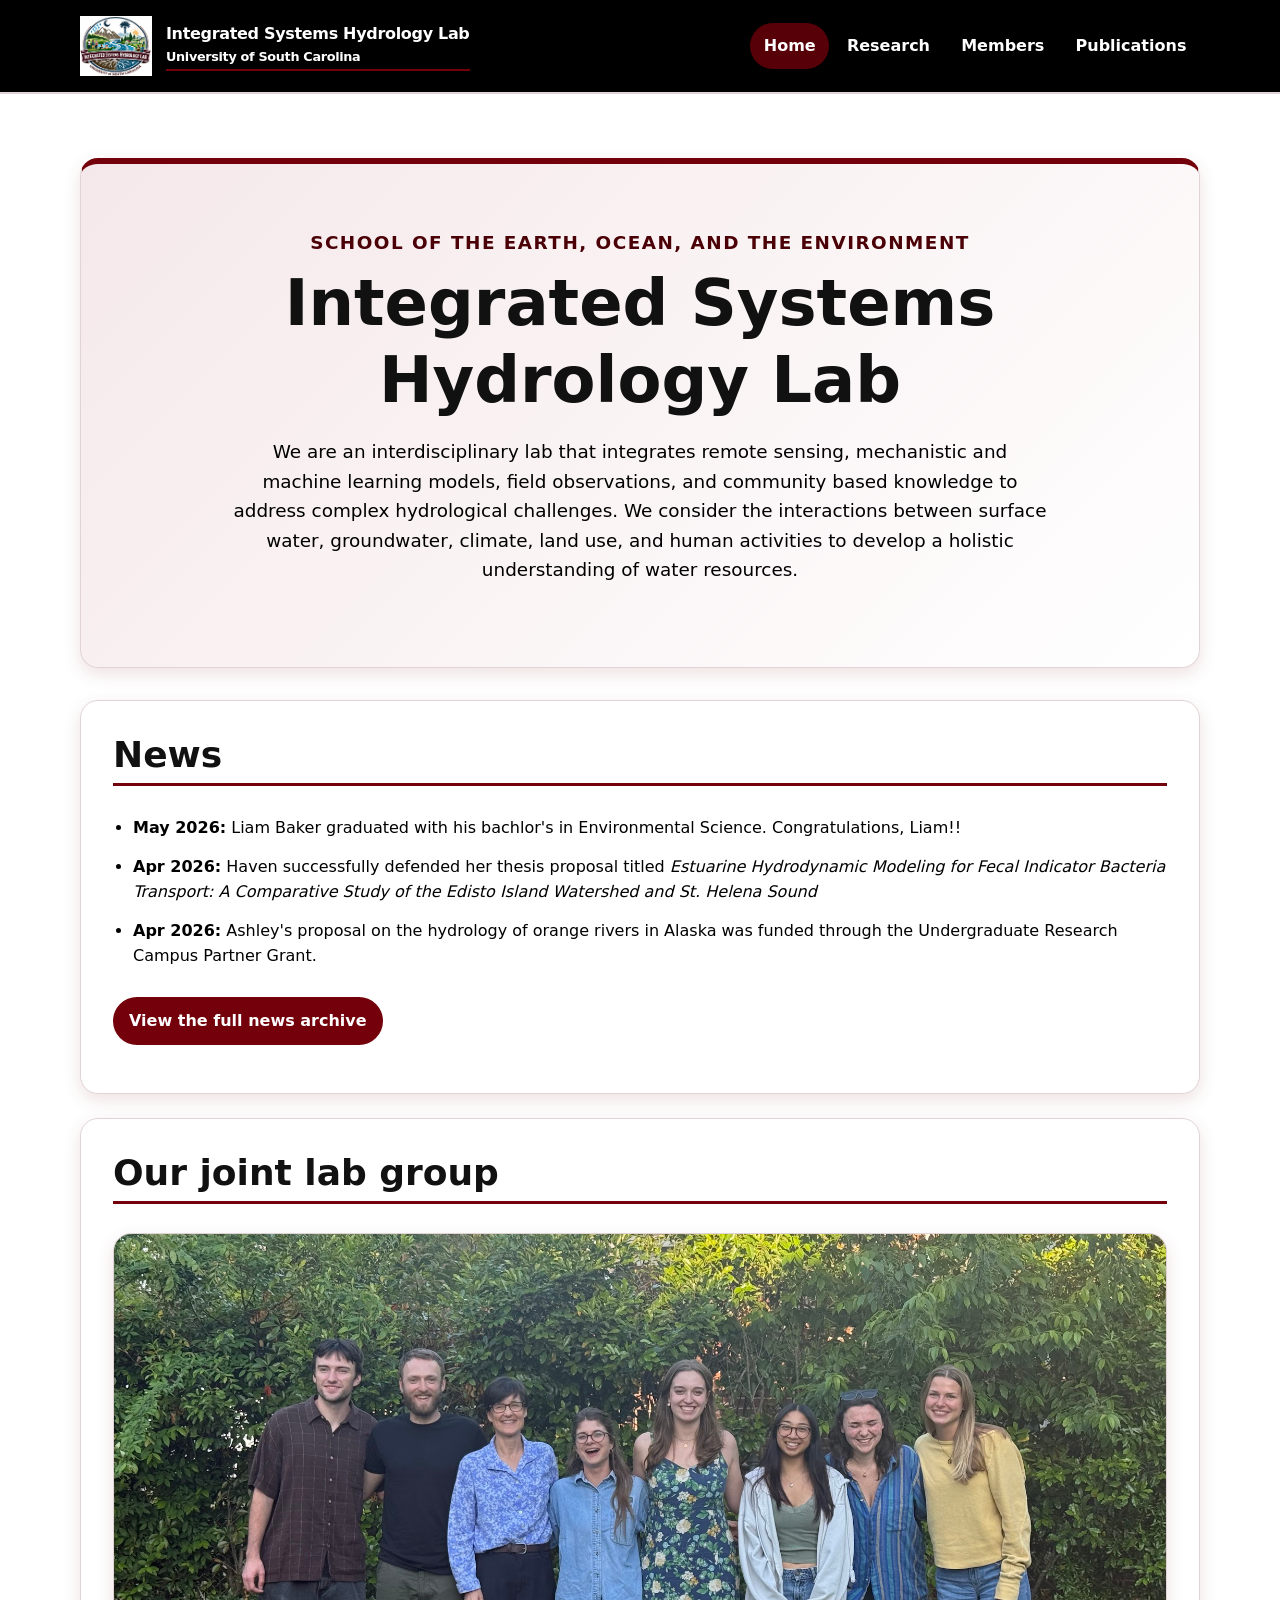
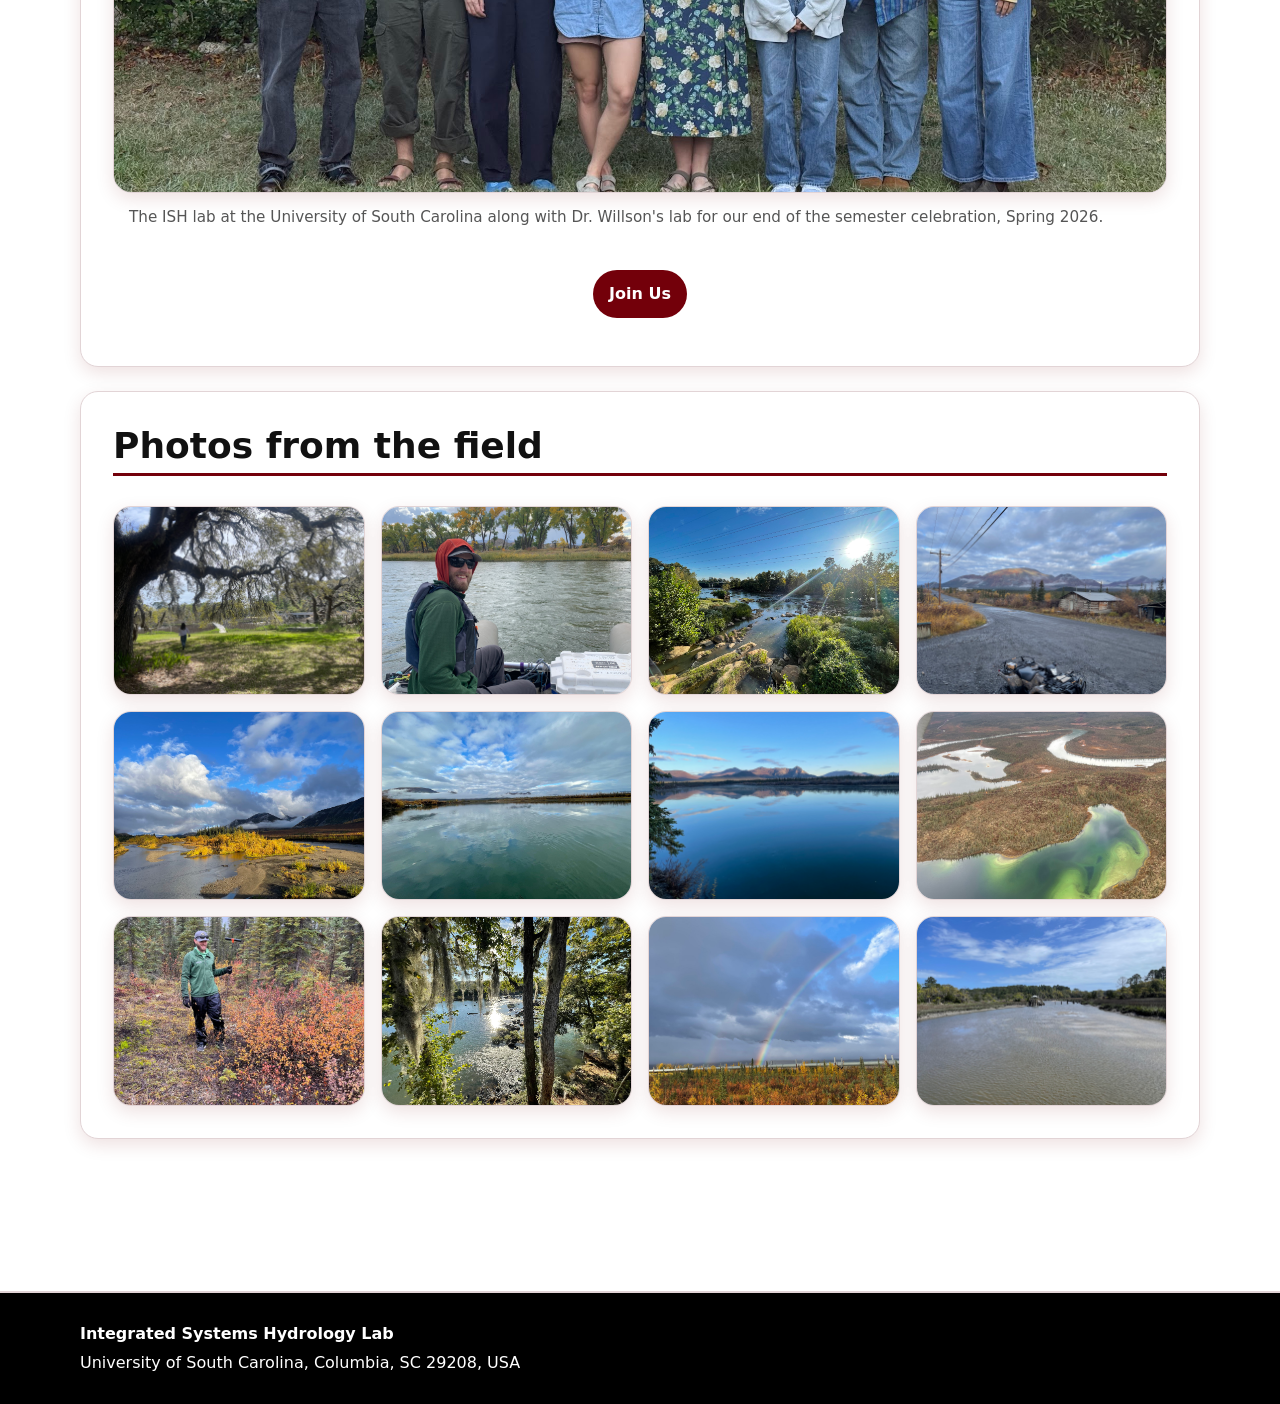
==== index.html @ 4dfbdc08 "Update header structure with brand link and logo" ====
<!doctype html>
<html lang="en">
<head>
  <meta charset="utf-8">
  <meta name="viewport" content="width=device-width, initial-scale=1">
  <title>Integrated Systems Hydrology Lab</title>
  <meta name="description" content="Integrated Systems Hydrology Lab at the University of South Carolina.">
  <link rel="stylesheet" href="styles.css">
  <meta property="og:title" content="Integrated Systems Hydrology Lab">
  <meta property="og:description" content="Hydrology research lab at the University of South Carolina.">
  <meta property="og:type" content="website">
  <meta property="og:url" content="https://integratedsystemshydrology.com/">
  <meta property="og:image" content="https://integratedsystemshydrology.com/images/logo.png">
  <meta name="twitter:card" content="summary_large_image">
  <meta name="twitter:title" content="Integrated Systems Hydrology Lab">
  <meta name="twitter:description" content="Hydrology research lab at the University of South Carolina.">
  <meta name="twitter:image" content="https://integratedsystemshydrology.com/images/logo.png">
</head>
<body>
  <a class="skip-link" href="#main-content">Skip to main content</a>
  <header class="site-header">
    <div class="header-inner">
      <a class="brand-link" href="index.html">
        <img src="images/logo.png" alt="Integrated Systems Hydrology Lab logo" class="site-logo">
        <span class="site-title-text">Integrated Systems Hydrology Lab<span>University of South Carolina</span></span>
      </a>
      <nav aria-label="Main navigation">
        <ul class="nav-list">
          <li><a href="index.html" aria-current="page">Home</a></li>
          <li><a href="research.html">Research</a></li>
          <li><a href="members.html">Members</a></li>
          <li><a href="publications.html">Publications</a></li>
        </ul>
      </nav>
    </div>
  </header>

  <main id="main-content" tabindex="-1">
    <section class="hero" aria-labelledby="page-title">
      <p class="eyebrow">School of the Earth, Ocean, and the Environment</p>
      <h1 id="page-title">Integrated Systems Hydrology Lab</h1>
      <p>We are an interdisciplinary lab that integrates remote sensing, mechanistic and machine learning models, field observations, and community based knowledge to address complex hydrological challenges. We consider the interactions between surface water, groundwater, climate, land use, and human activities to develop a holistic understanding of water resources. </p>
    </section>

    <section aria-labelledby="news-title">
      <h2 id="news-title">News</h2>
      <ul class="news-list">
        <li><strong>May 2026:</strong> Liam Baker graduated with his bachlor's in Environmental Science. Congratulations, Liam!!</li>
        <li><strong>Apr 2026:</strong> Haven successfully defended her thesis proposal titled <cite>Estuarine Hydrodynamic Modeling for Fecal Indicator Bacteria Transport: A Comparative Study of the Edisto Island Watershed and St. Helena Sound</cite></li>
        <li><strong>Apr 2026:</strong> Ashley's proposal on the hydrology of orange rivers in Alaska was funded through the Undergraduate Research Campus Partner Grant.</li>
      </ul>
      <p><a class="button-link" href="archived-news.html">View the full news archive</a></p>
    </section>
    <section class="lab-photo" aria-labelledby="lab-photo-title">
      <h2 id="lab-photo-title">Our joint lab group</h2>
      <figure>
        <img
          src="images/IMG_3942.jpg"
          alt="Members of the ISH lab"
        >
        <figcaption>
          The ISH lab at the University of South Carolina along with Dr. Willson's lab for our end of the semester celebration, Spring 2026.
        </figcaption>
      </figure>
      <p style="text-align: center;">
        <a class="button-link" href="opportunities.html">
          Join Us
        </a>
      </p>
    </section>
    <section class="photo-gallery" aria-labelledby="gallery-title">
      <h2 id="gallery-title">Photos from the field</h2>
      <div class="gallery-grid" id="gallery">
        <figure>
          <img
            src="images/IMG_4427.jpg"
            alt="Edisto Island Open Land Trust headquarters on Edisto Island"
          >
        </figure>
    
        <figure>
          <img
            src="images/IMG_5895.jpeg"
            alt="Researcher collecting water samples in the field"
          >
        </figure>
    
        <figure>
          <img
            src="images/IMG_3990.jpg"
            alt="The Broad River in Columbia, SC"
          >
        </figure>
    
        <figure>
          <img
            src="images/IMG_1666.jpg"
            alt="Arctic Village, AK"
          >
        </figure>
        <figure>
          <img
            src="images/IMG_1587.jpg"
            alt="A river in Northern Alaska with fall colors and low clouds"
          >
        </figure>
        <figure>
          <img
            src="images/IMG_1670.jpg"
            alt="A large river in Arctic Village, AK"
          >
        </figure>
        <figure>
          <img
            src="images/IMG_1698.jpg"
            alt="Mountains with a river in front"
          >
        </figure>
        <figure>
          <img
            src="images/IMG_1702.jpg"
            alt="A lake with an algea bloom"
          >
        </figure>
        <figure>
          <img
            src="images/378139929_10160937586468501_6192963749403882429_n.jpg"
            alt="A researcher taking active layer depth measurements"
          >
        </figure>
        <figure>
          <img
            src="images/IMG_3984.jpg"
            alt="The Broad River in Columbia, SC with seen through spainsh moss"
          >
        </figure>
        <figure>
          <img
            src="images/IMG_1588.jpg"
            alt="Double rainbow of the Arctic tundra"
          >
        </figure>
        <figure>
          <img
            src="images/IMG_4429.jpg"
            alt="A tidal creek on Edisto Island, SC"
          >
        </figure>  
      </div>
    </section>
  </main>
  <div class="lightbox" id="lightbox" aria-hidden="true">
    <button class="lightbox-close" aria-label="Close">&times;</button>
    <button class="lightbox-prev" aria-label="Previous image">&#10094;</button>
    <img class="lightbox-img" alt="">
    <button class="lightbox-next" aria-label="Next image">&#10095;</button>
  </div>
  <script>
    const images = document.querySelectorAll('#gallery img');
    const lightbox = document.getElementById('lightbox');
    const lightboxImg = document.querySelector('.lightbox-img');
  
    let currentIndex = 0;
  
    function showImage(index) {
      currentIndex = index;
      lightboxImg.src = images[index].src;
      lightboxImg.alt = images[index].alt;
      lightbox.classList.add('open');
    }
  
    images.forEach((img, index) => {
      img.addEventListener('click', () => showImage(index));
    });
  
    document.querySelector('.lightbox-close').onclick = () => {
      lightbox.classList.remove('open');
    };
  
    document.querySelector('.lightbox-prev').onclick = () => {
      currentIndex = (currentIndex - 1 + images.length) % images.length;
      showImage(currentIndex);
    };
  
    document.querySelector('.lightbox-next').onclick = () => {
      currentIndex = (currentIndex + 1) % images.length;
      showImage(currentIndex);
    };
  
    document.addEventListener('keydown', (e) => {
      if (!lightbox.classList.contains('open')) return;
  
      if (e.key === 'ArrowRight') {
        currentIndex = (currentIndex + 1) % images.length;
        showImage(currentIndex);
      }
  
      if (e.key === 'ArrowLeft') {
        currentIndex = (currentIndex - 1 + images.length) % images.length;
        showImage(currentIndex);
      }
  
      if (e.key === 'Escape') {
        lightbox.classList.remove('open');
      }
    });
  
    lightbox.addEventListener('click', (e) => {
      if (e.target === lightbox) {
        lightbox.classList.remove('open');
      }
    });
  </script>
  <script>
    const images = document.querySelectorAll('#gallery img');
    const lightbox = document.getElementById('lightbox');
    const lightboxImg = document.querySelector('.lightbox-img');
    const closeBtn = document.querySelector('.lightbox-close');
    const prevBtn = document.querySelector('.lightbox-prev');
    const nextBtn = document.querySelector('.lightbox-next');
  
    let currentIndex = 0;
  
    function showImage(index) {
      currentIndex = index;
      lightboxImg.src = images[index].src;
      lightboxImg.alt = images[index].alt;
      lightbox.classList.add('open');
      document.body.classList.add('lightbox-open');
    }
  
    function closeLightbox() {
      lightbox.classList.remove('open');
      document.body.classList.remove('lightbox-open');
    }
  
    images.forEach((img, index) => {
      img.addEventListener('click', () => showImage(index));
    });
  
    closeBtn.addEventListener('click', closeLightbox);
  
    prevBtn.addEventListener('click', () => {
      currentIndex = (currentIndex - 1 + images.length) % images.length;
      showImage(currentIndex);
    });
  
    nextBtn.addEventListener('click', () => {
      currentIndex = (currentIndex + 1) % images.length;
      showImage(currentIndex);
    });
  
    document.addEventListener('keydown', (e) => {
      if (!lightbox.classList.contains('open')) return;
  
      if (e.key === 'Escape') closeLightbox();
      if (e.key === 'ArrowLeft') {
        currentIndex = (currentIndex - 1 + images.length) % images.length;
        showImage(currentIndex);
      }
      if (e.key === 'ArrowRight') {
        currentIndex = (currentIndex + 1) % images.length;
        showImage(currentIndex);
      }
    });
  
    lightbox.addEventListener('click', (e) => {
      if (e.target === lightbox) closeLightbox();
    });
  </script>
  <footer class="site-footer">
    <div class="footer-inner">
      <p><strong>Integrated Systems Hydrology Lab</strong></p>
      <p>University of South Carolina, Columbia, SC 29208, USA</p>
    </div>
  </footer>
</body>
</html>
---- styles.css ----
:root {
  --bg: #ffffff;
  --text: #000000;
  --muted: #555555;

  /* University of South Carolina colors */
  --brand: #73000a;
  --brand-dark: #4a0006;
  --brand-light: #f5e8ea;
  --brand-dark-actual: #570008;
  --brand-light-actual: #844247;

  --surface: #f7f2f3;
  --border: #e2d4d6;
  --focus: #ffbf47;

  --max-width: 1120px;
  --radius: 18px;
  --shadow-soft: 0 6px 18px rgba(115, 0, 10, 0.12);
}

* {
  box-sizing: border-box;
}

html {
  scroll-behavior: smooth;
}

@media (prefers-reduced-motion: reduce) {
  html {
    scroll-behavior: auto;
  }

  *,
  *::before,
  *::after {
    animation-duration: 0.01ms !important;
    animation-iteration-count: 1 !important;
    transition-duration: 0.01ms !important;
  }
}

body {
  margin: 0;
  font-family: system-ui, -apple-system, BlinkMacSystemFont, "Segoe UI", sans-serif;
  line-height: 1.6;
  color: var(--text);
  background: var(--bg);
}

a {
  color: var(--brand-dark);
}

a:hover {
  color: var(--brand);
}

a:focus-visible,
button:focus-visible {
  outline: 4px solid var(--focus);
  outline-offset: 3px;
}

.skip-link {
  position: absolute;
  left: 1rem;
  top: -100px;
  z-index: 1000;
  padding: 0.75rem 1rem;
  background: var(--text);
  color: #fff;
  border-radius: 0.5rem;
}

.skip-link:focus {
  top: 1rem;
}

.site-header {
  border-bottom: 2px solid var(--border);
  background: #000;
  color: #fff;
}

.header-inner,
main,
.footer-inner {
  width: min(100% - 2rem, var(--max-width));
  margin-inline: auto;
}

.header-inner {
  display: flex;
  align-items: center;
  justify-content: space-between;
  gap: 1rem;
  padding: 1rem 0;
}

.brand-link {
  display: inline-flex;
  align-items: center;
  gap: 0.85rem;
  color: var(--bg);
  text-decoration: none;
  font-weight: 800;
  letter-spacing: -0.02em;
}

.brand-link:hover {
  color: var(--brand-light-actual);
}

.site-title-text {
  display: inline-flex;
  flex-direction: column;
}

.site-title-text span {
  color: #ffffff;
  font-size: 0.8rem;
  border-bottom: 2px solid var(--brand);
  padding-bottom: 2px;
}

.site-logo {
  height: 60px;
  width: auto;
}

.site-title {
  display: inline-flex;
  flex-direction: column;
  color: var(--bg);
  text-decoration: none;
  font-weight: 800;
  letter-spacing: -0.02em;
}

.site-title:hover {
  color: var(--brand-light-actual);
}

.site-title span {
  color: #ffffff;
  font-size: 0.8rem;
  border-bottom: 2px solid var(--brand);
  padding-bottom: 2px;
}

.nav-list {
  display: flex;
  flex-wrap: wrap;
  gap: 0.25rem;
  list-style: none;
  margin: 0;
  padding: 0;
}

.nav-list a {
  display: inline-block;
  padding: 0.65rem 0.85rem;
  border-radius: 999px;
  text-decoration: none;
  font-weight: 700;
  color: var(--bg);
}

.nav-list a[aria-current="page"],
.nav-list a:hover {
  background: var(--brand-dark-actual);
  color: var(--bg);
}

/* Updated main section styling */
main {
  padding: 2rem 0 4rem;
}

.hero {
  margin: 2rem 0;
  padding: clamp(2rem, 5vw, 4rem);
  border-radius: var(--radius);
  background: linear-gradient(135deg, var(--brand-light), #ffffff);
  border: 1px solid var(--border);
  box-shadow: var(--shadow-soft);
  text-align: center;
}

.hero p {
  max-width: 70ch;
  margin-left: auto;
  margin-right: auto;
  font-size: 1.15rem;
}

section {
  background: #ffffff;
  border: 1px solid var(--border);
  border-radius: var(--radius);
  box-shadow: var(--shadow-soft);
  padding: clamp(1.25rem, 3vw, 2rem);
  margin-block: 1.5rem;
}

section:first-of-type {
  border-top: 6px solid var(--brand);
}

h1,
h2,
h3 {
  line-height: 1.2;
  color: #111111;
}

h1 {
  font-size: clamp(2.1rem, 5vw, 4rem);
  margin: 0 0 0.75rem;
}

h2 {
  font-size: clamp(1.6rem, 3vw, 2.25rem);
  margin-top: 2.5rem;
  padding-bottom: 0.4rem;
  border-bottom: 3px solid var(--brand);
}

section h2:first-child,
.card h2:first-child {
  margin-top: 0;
}

h3 {
  font-size: 1.25rem;
  margin-bottom: 0.35rem;
  color: var(--brand);
}

.eyebrow {
  color: var(--brand-dark);
  text-transform: uppercase;
  letter-spacing: 0.08em;
  font-weight: 800;
  margin: 0 0 0.5rem;
}

.lede,
.intro,
.hero-text {
  font-size: 1.18rem;
  color: var(--muted);
}

.grid {
  display: grid;
  grid-template-columns: repeat(auto-fit, minmax(240px, 1fr));
  gap: 1rem;
}

.card,
.publication,
.news-item {
  text-align: center;
}

.card h2,
.card h3,
.publication h3,
.news-item h3 {
  text-align: center;
}

.card p,
.publication p,
.news-item p {
  text-align: center;
}

.card,
.callout {
  border: 1px solid var(--border);
  border-radius: 1rem;
  padding: 1.25rem;
  background: #fff;
  box-shadow: var(--shadow-soft);
}

.card-link {
  display: block;
  text-decoration: none;
  color: inherit;
}

.card-link:hover .card {
  transform: translateY(-3px);
  box-shadow: 0 10px 25px rgba(0,0,0,0.12);
}

.callout {
  background: var(--brand-light);
  border-left: 6px solid var(--brand);
}

.news-list,
.publication-list {
  padding-left: 1.25rem;
}

.news-list li,
.publication-list li {
  margin-block: 0.8rem;
}

.profile {
  display: grid;
  grid-template-columns: minmax(0, 1fr);
  gap: 1rem;
  align-items: start;
}

.profile-placeholder {
  min-height: 220px;
  border-radius: 1rem;
  border: 1px dashed var(--border);
  background: var(--brand-light);
  display: grid;
  place-items: center;
  color: var(--brand);
  font-weight: 700;
  text-align: center;
  padding: 1rem;
}

.profile-photo {
  width: 280px;
  max-width: 100%;
}

.profile-photo img {
  display: block;
  width: 100%;
  height: auto;
  aspect-ratio: 1 / 1;
  object-fit: cover;
  border-radius: 1rem;
  border: 1px solid var(--border);
  box-shadow: var(--shadow-soft);
}

.button-link {
  display: inline-block;
  margin-top: 0.75rem;
  padding: 0.7rem 1rem;
  border-radius: 999px;
  background: var(--brand);
  color: #fff;
  font-weight: 800;
  text-decoration: none;
}

.button-link:hover {
  background: var(--brand-dark);
  color: #fff;
}
.lab-photo figure,
.photo-gallery figure {
  margin: 1.25rem 0 0;
}

.lab-photo img {
  display: block;
  width: 100%;
  max-height: 560px;
  object-fit: cover;
  border-radius: var(--radius);
  border: 1px solid var(--border);
  box-shadow: var(--shadow-soft);
}

.gallery-grid {
  display: grid;
  grid-template-columns: repeat(auto-fit, minmax(220px, 1fr));
  gap: 1rem;
  margin-top: 1.5rem;
}

.gallery-grid figure {
  margin: 0;
  background: #ffffff;
  border: 1px solid var(--border);
  border-radius: var(--radius);
  overflow: hidden;
  box-shadow: var(--shadow-soft);
}

.gallery-grid img {
  display: block;
  width: 100%;
  aspect-ratio: 4 / 3;
  object-fit: cover;
}

.lab-photo figcaption,
.gallery-grid figcaption {
  padding: 0.75rem 1rem;
  color: var(--muted);
  font-size: 0.95rem;
}

.lightbox {
  position: fixed;
  inset: 0;
  z-index: 9999;
  display: none;
  align-items: center;
  justify-content: center;
  padding: 1.5rem;
  background: rgba(0, 0, 0, 0.88);
}

.lightbox.open {
  display: flex;
}

.lightbox-img {
  display: block;
  max-width: min(96vw, 1200px);
  max-height: 88vh;
  width: auto;
  height: auto;
  object-fit: contain;
  border-radius: 0.75rem;
  box-shadow: 0 20px 60px rgba(0, 0, 0, 0.45);
}

.lightbox button {
  position: absolute;
  border: none;
  background: rgba(0, 0, 0, 0.35);
  color: #fff;
  cursor: pointer;
  line-height: 1;
  transition: background 160ms ease;
}

.lightbox button:hover {
  background: rgba(0, 0, 0, 0.6);
}

.lightbox-close {
  top: 1rem;
  right: 1rem;
  font-size: 2.5rem;
  padding: 0.25rem 0.7rem;
  border-radius: 999px;
}

.lightbox-prev,
.lightbox-next {
  top: 50%;
  transform: translateY(-50%);
  font-size: 3rem;
  padding: 0.4rem 0.75rem;
  border-radius: 999px;
}

.lightbox-prev {
  left: 1rem;
}

.lightbox-next {
  right: 1rem;
}

body.lightbox-open {
  overflow: hidden;
}

.site-footer {
  margin-top: 4rem;
  border-top: 2px solid var(--border);
  background: #000;
}

.footer-inner {
  padding: 1.5rem 0;
  color: #fff;
}

.footer-inner p {
  margin: 0.25rem 0;
}

.footer-inner a {
  color: #fff;
}

.footer-inner a:hover {
  color: var(--brand);
}

@media (min-width: 760px) {
  .profile {
    grid-template-columns: 280px 1fr;
  }
}
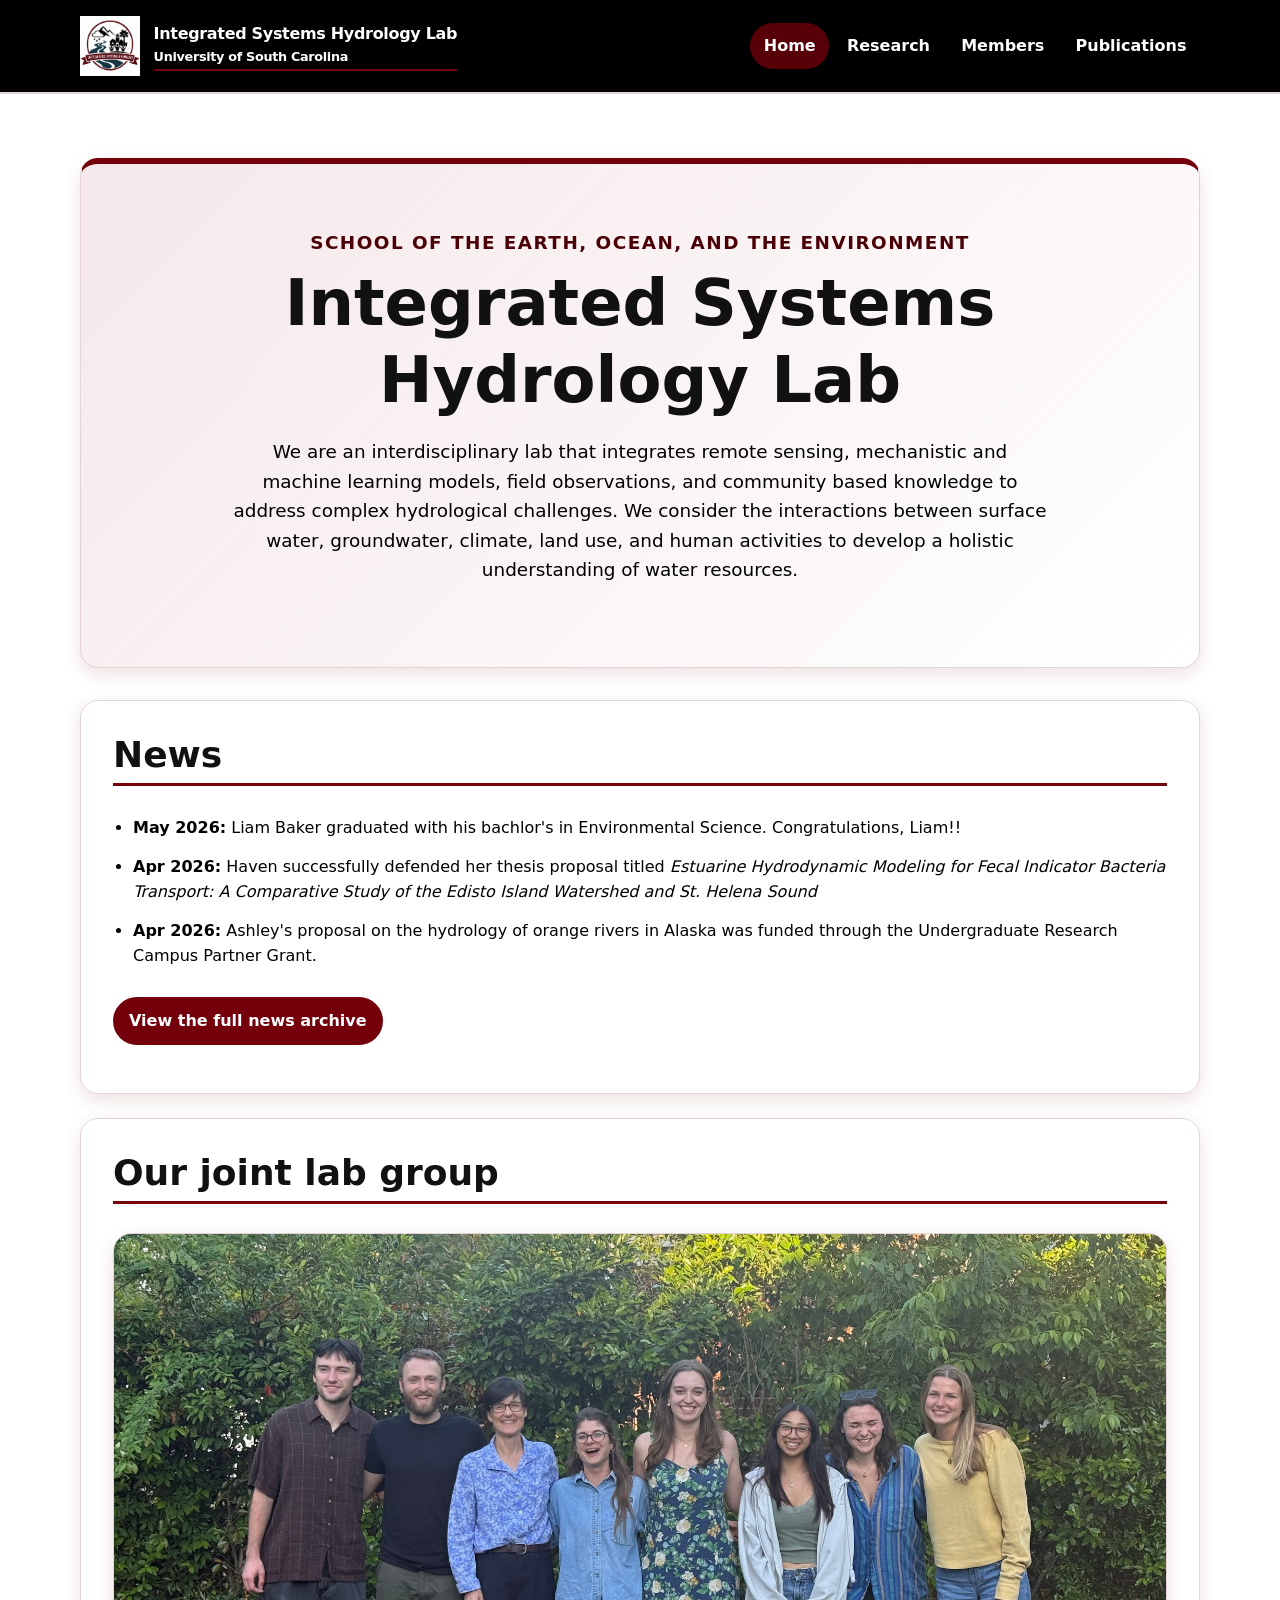
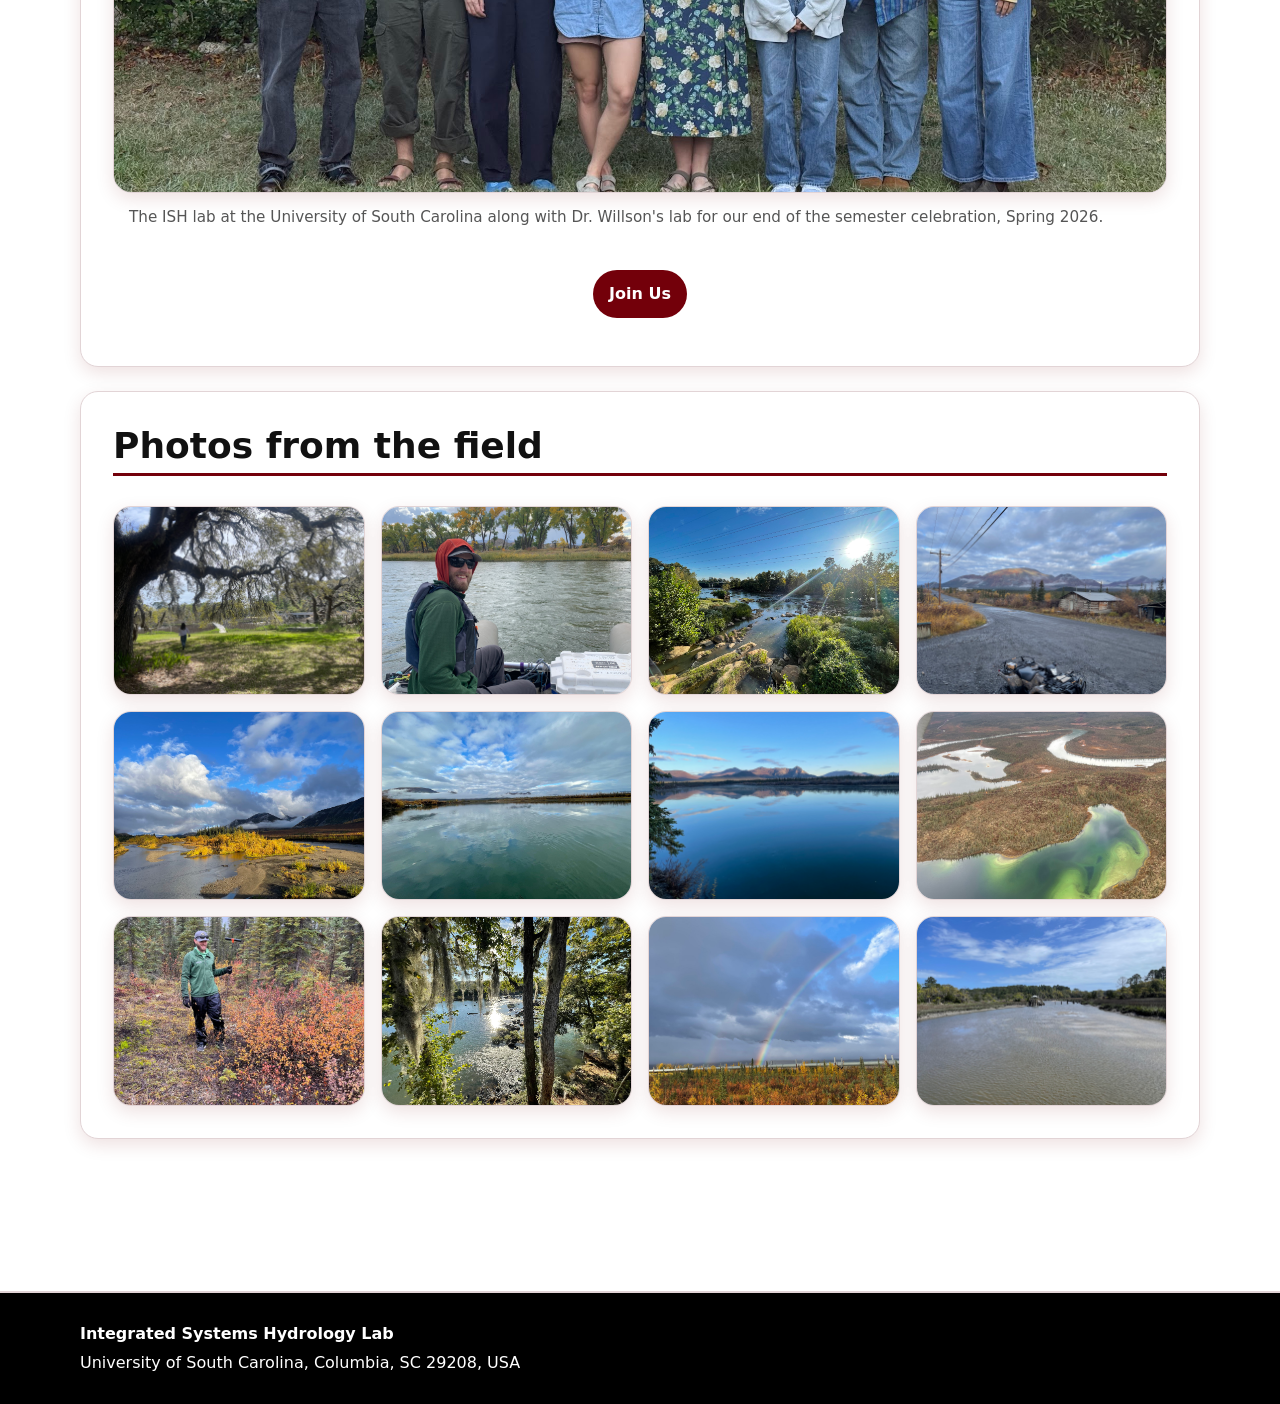
==== commit 2391adc3: "Change logo image to logo2.png in index.html Updated logo image references in meta tags and header." ====
--- a/index.html
+++ b/index.html
@@ -10,18 +10,18 @@
   <meta property="og:description" content="Hydrology research lab at the University of South Carolina.">
   <meta property="og:type" content="website">
   <meta property="og:url" content="https://integratedsystemshydrology.com/">
-  <meta property="og:image" content="https://integratedsystemshydrology.com/images/logo.png">
+  <meta property="og:image" content="https://integratedsystemshydrology.com/images/logo2.png">
   <meta name="twitter:card" content="summary_large_image">
   <meta name="twitter:title" content="Integrated Systems Hydrology Lab">
   <meta name="twitter:description" content="Hydrology research lab at the University of South Carolina.">
-  <meta name="twitter:image" content="https://integratedsystemshydrology.com/images/logo.png">
+  <meta name="twitter:image" content="https://integratedsystemshydrology.com/images/logo2.png">
 </head>
 <body>
   <a class="skip-link" href="#main-content">Skip to main content</a>
   <header class="site-header">
     <div class="header-inner">
       <a class="brand-link" href="index.html">
-        <img src="images/logo.png" alt="Integrated Systems Hydrology Lab logo" class="site-logo">
+        <img src="images/logo2.png" alt="Integrated Systems Hydrology Lab logo" class="site-logo">
         <span class="site-title-text">Integrated Systems Hydrology Lab<span>University of South Carolina</span></span>
       </a>
       <nav aria-label="Main navigation">
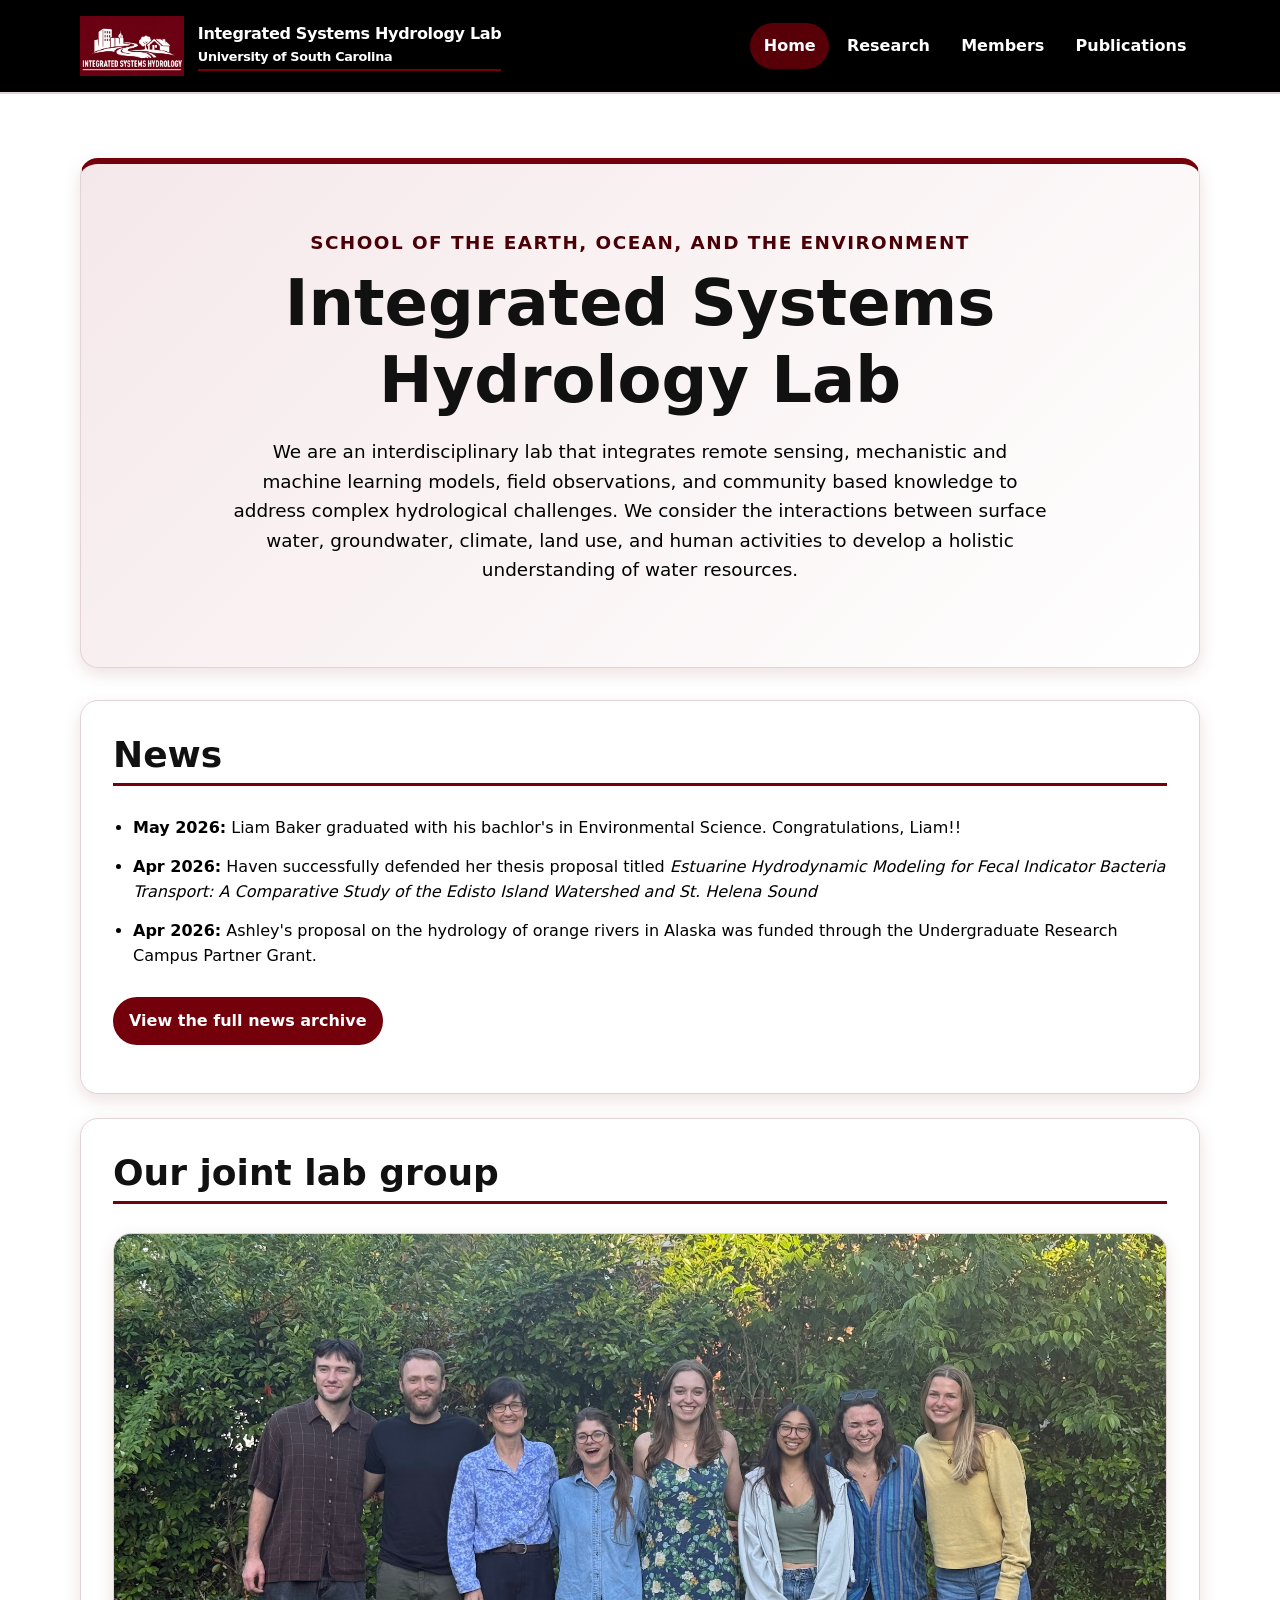
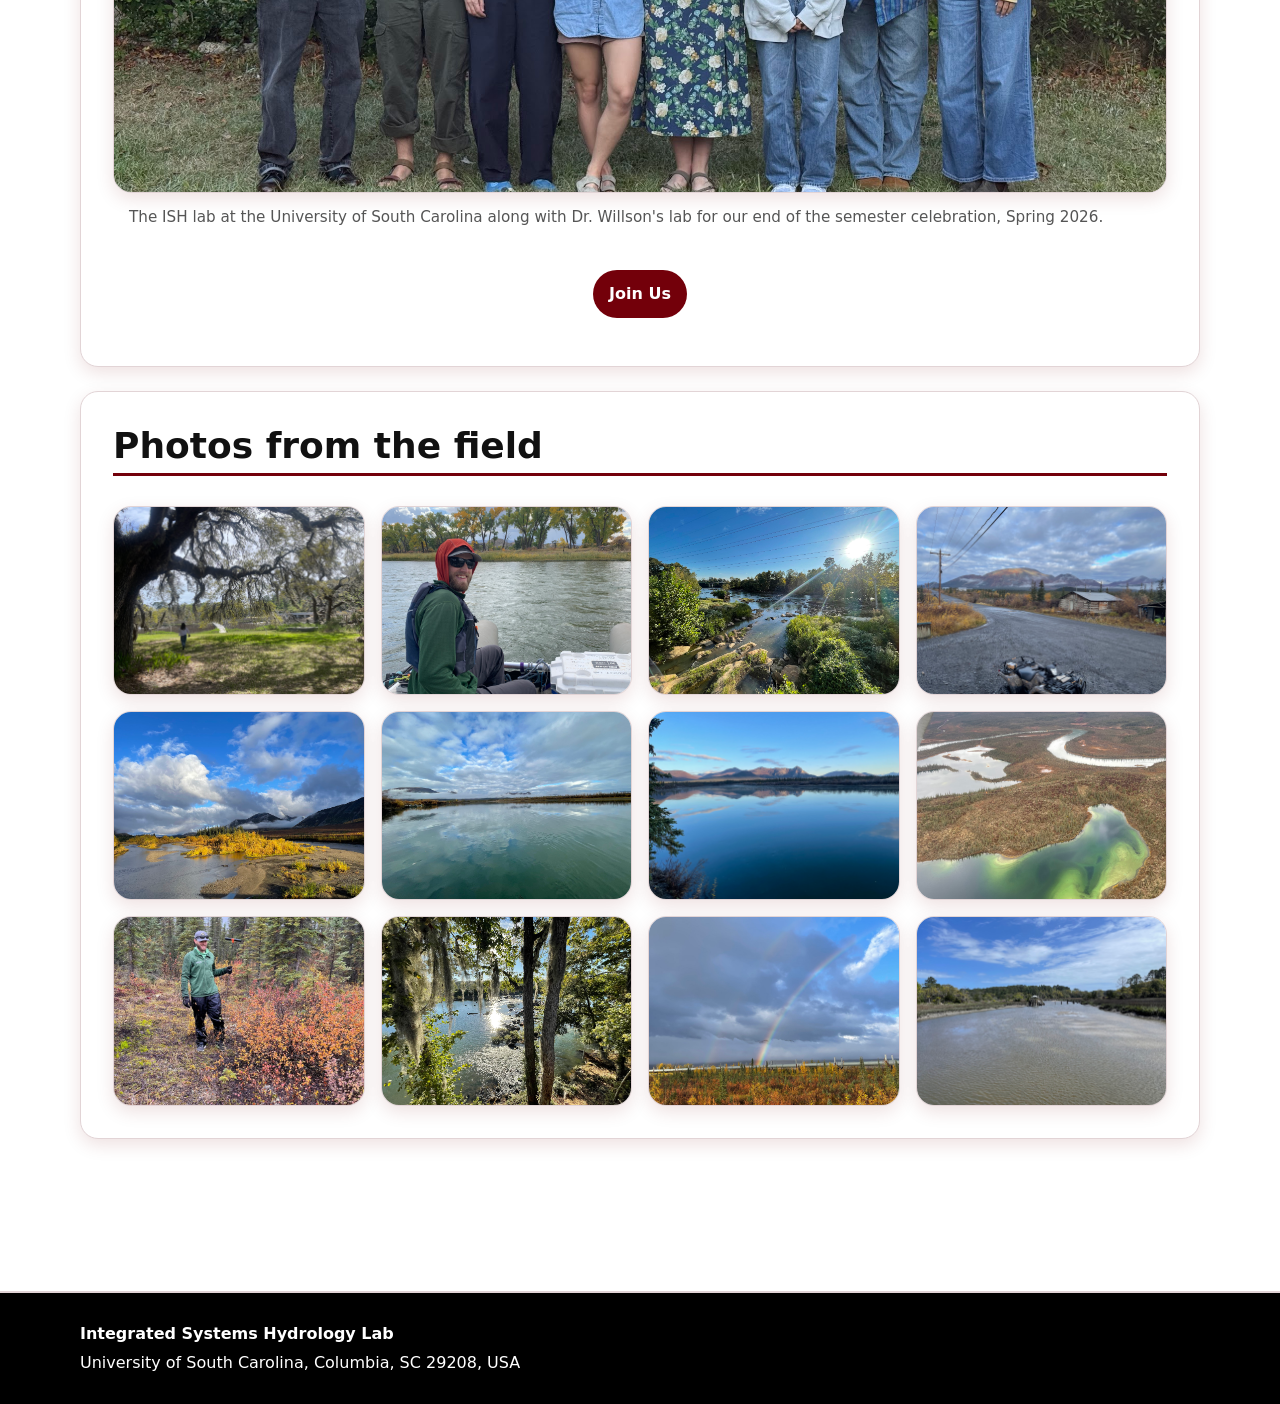
==== commit c2e3927f: "Update logo image references in index.html" ====
--- a/index.html
+++ b/index.html
@@ -10,18 +10,18 @@
   <meta property="og:description" content="Hydrology research lab at the University of South Carolina.">
   <meta property="og:type" content="website">
   <meta property="og:url" content="https://integratedsystemshydrology.com/">
-  <meta property="og:image" content="https://integratedsystemshydrology.com/images/logo2.png">
+  <meta property="og:image" content="https://integratedsystemshydrology.com/images/Logo.png">
   <meta name="twitter:card" content="summary_large_image">
   <meta name="twitter:title" content="Integrated Systems Hydrology Lab">
   <meta name="twitter:description" content="Hydrology research lab at the University of South Carolina.">
-  <meta name="twitter:image" content="https://integratedsystemshydrology.com/images/logo2.png">
+  <meta name="twitter:image" content="https://integratedsystemshydrology.com/images/Logo.png">
 </head>
 <body>
   <a class="skip-link" href="#main-content">Skip to main content</a>
   <header class="site-header">
     <div class="header-inner">
       <a class="brand-link" href="index.html">
-        <img src="images/logo2.png" alt="Integrated Systems Hydrology Lab logo" class="site-logo">
+        <img src="images/Logo.png" alt="Integrated Systems Hydrology Lab logo" class="site-logo">
         <span class="site-title-text">Integrated Systems Hydrology Lab<span>University of South Carolina</span></span>
       </a>
       <nav aria-label="Main navigation">
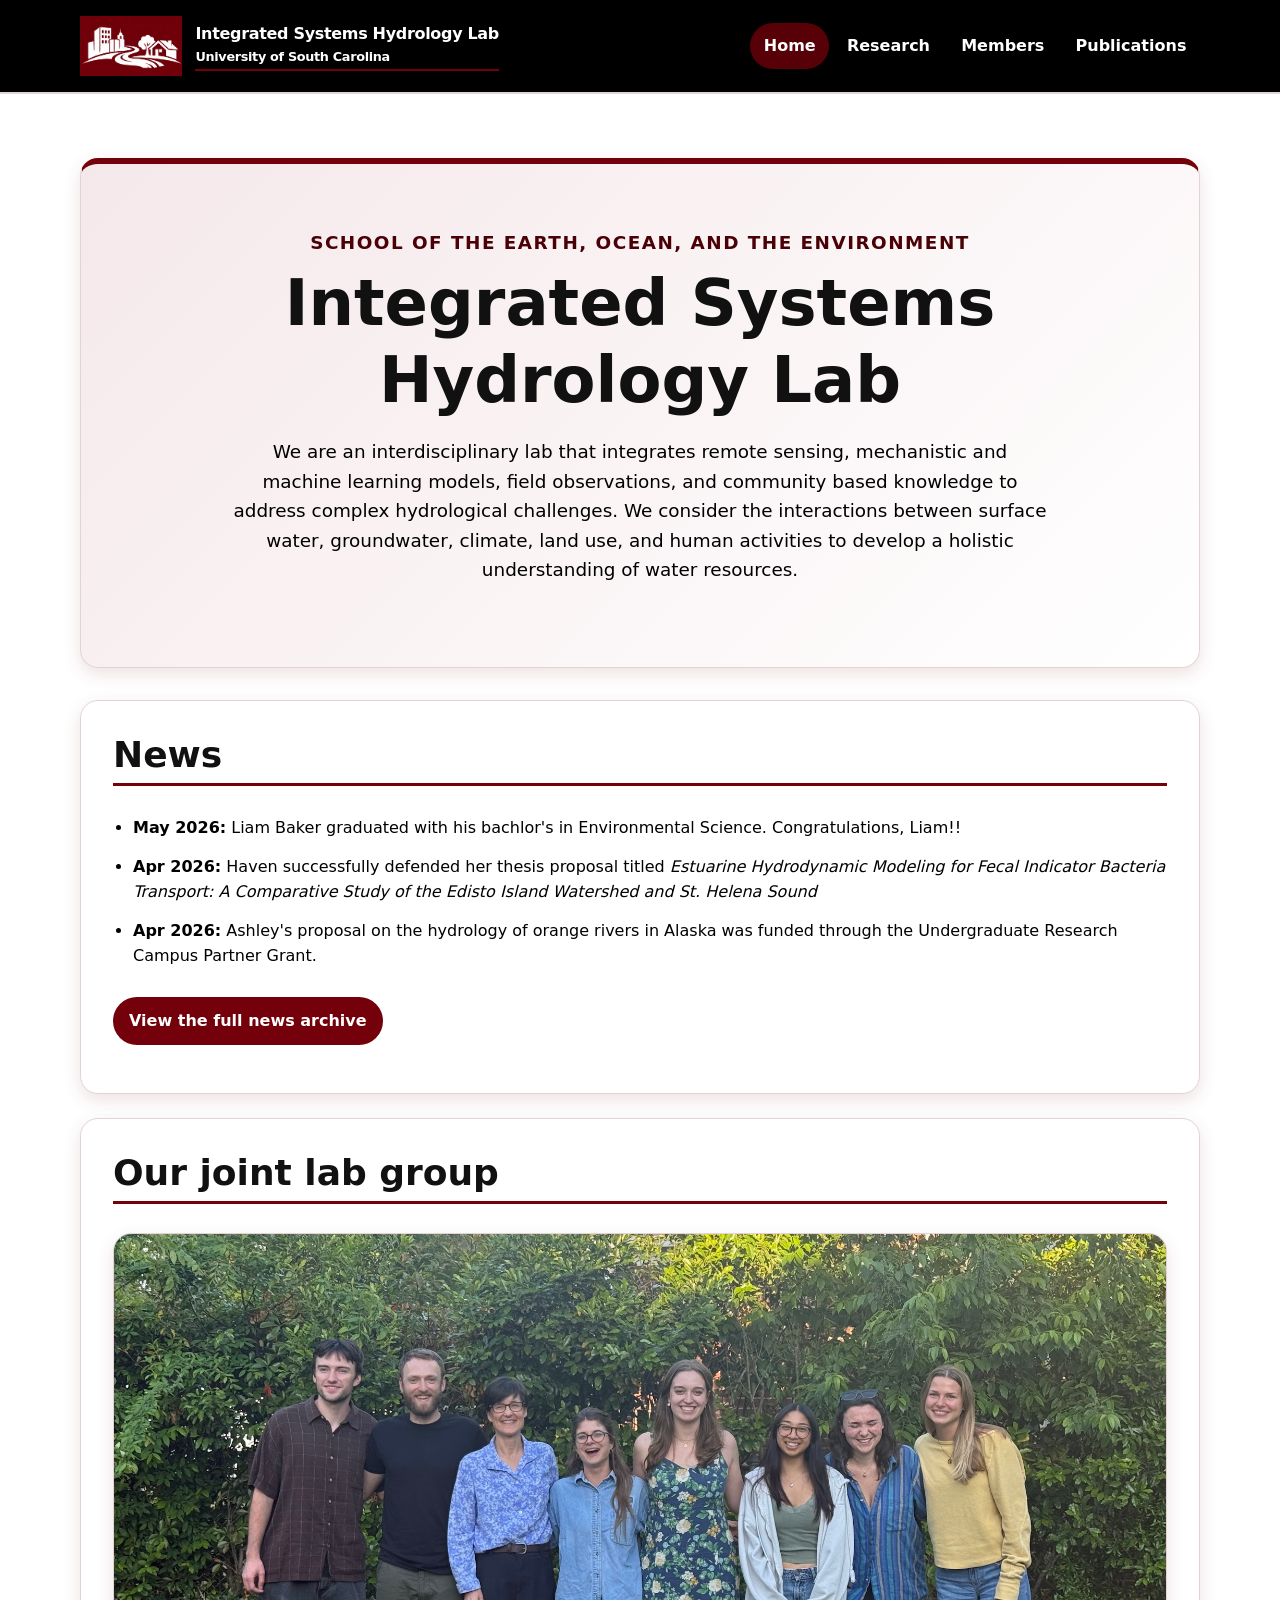
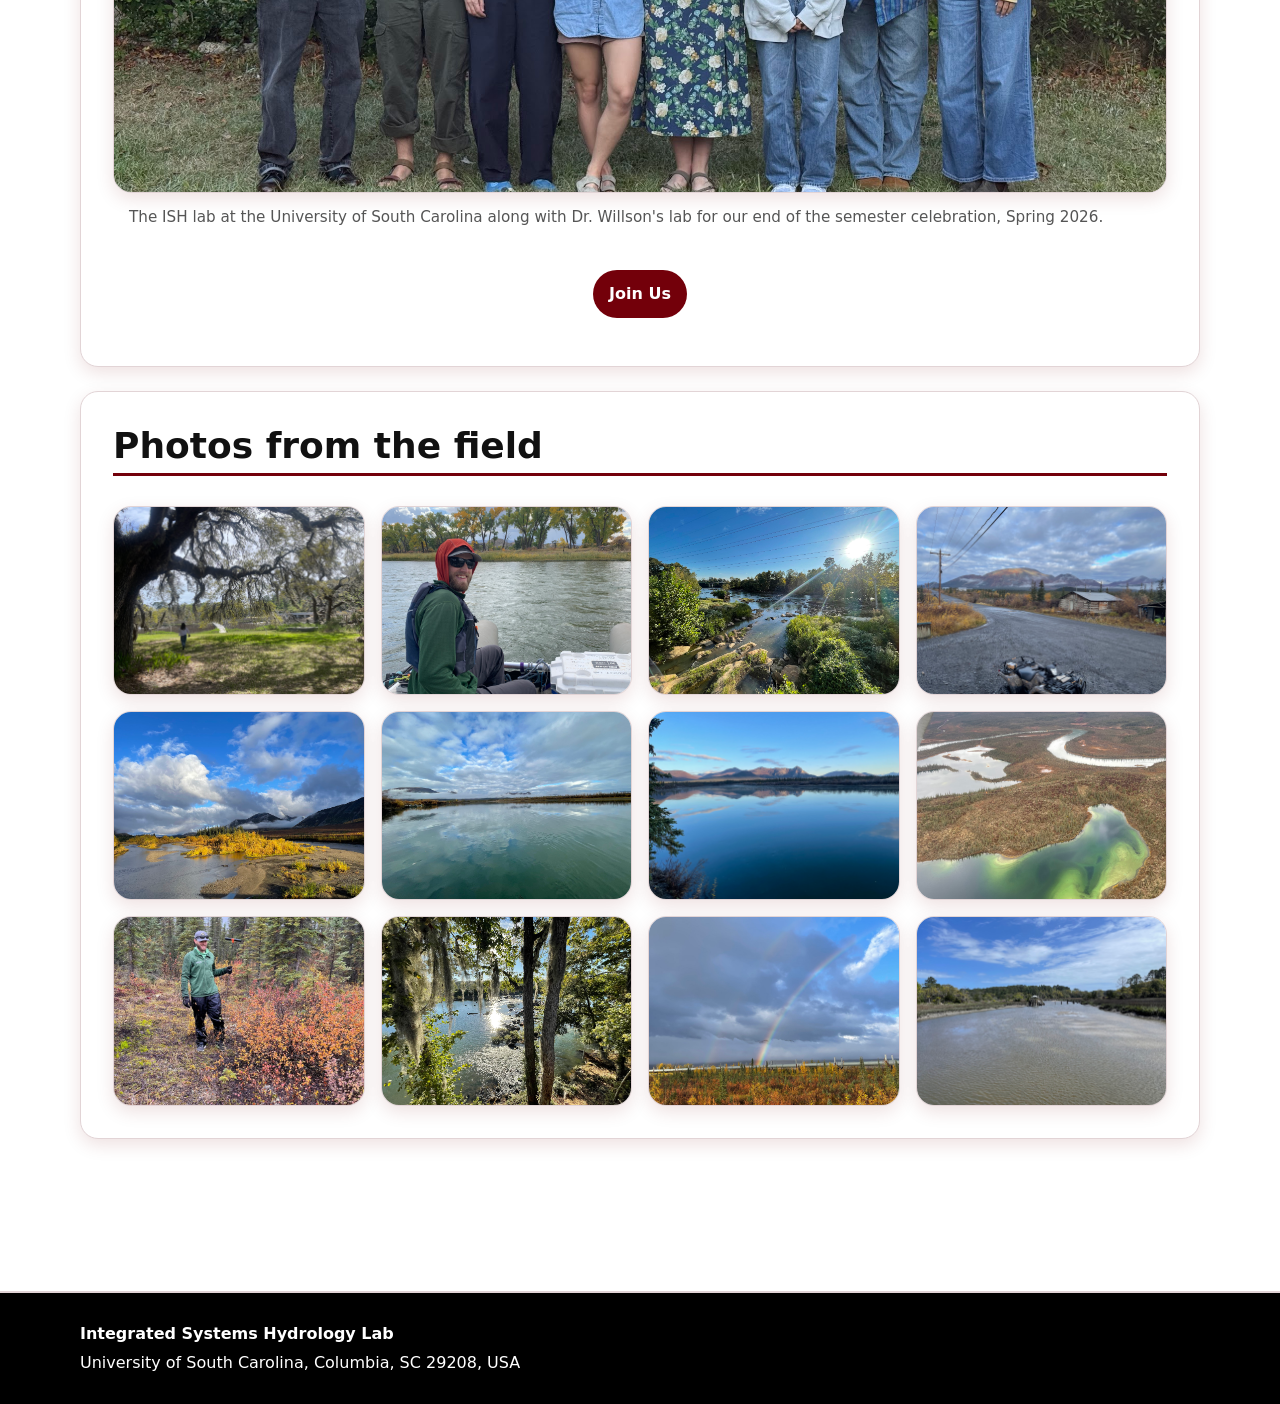
==== commit 96fce64c: "Update logo image source in index.html" ====
--- a/index.html
+++ b/index.html
@@ -21,7 +21,7 @@
   <header class="site-header">
     <div class="header-inner">
       <a class="brand-link" href="index.html">
-        <img src="images/Logo.png" alt="Integrated Systems Hydrology Lab logo" class="site-logo">
+        <img src="images/Logo2.png" alt="Integrated Systems Hydrology Lab logo" class="site-logo">
         <span class="site-title-text">Integrated Systems Hydrology Lab<span>University of South Carolina</span></span>
       </a>
       <nav aria-label="Main navigation">
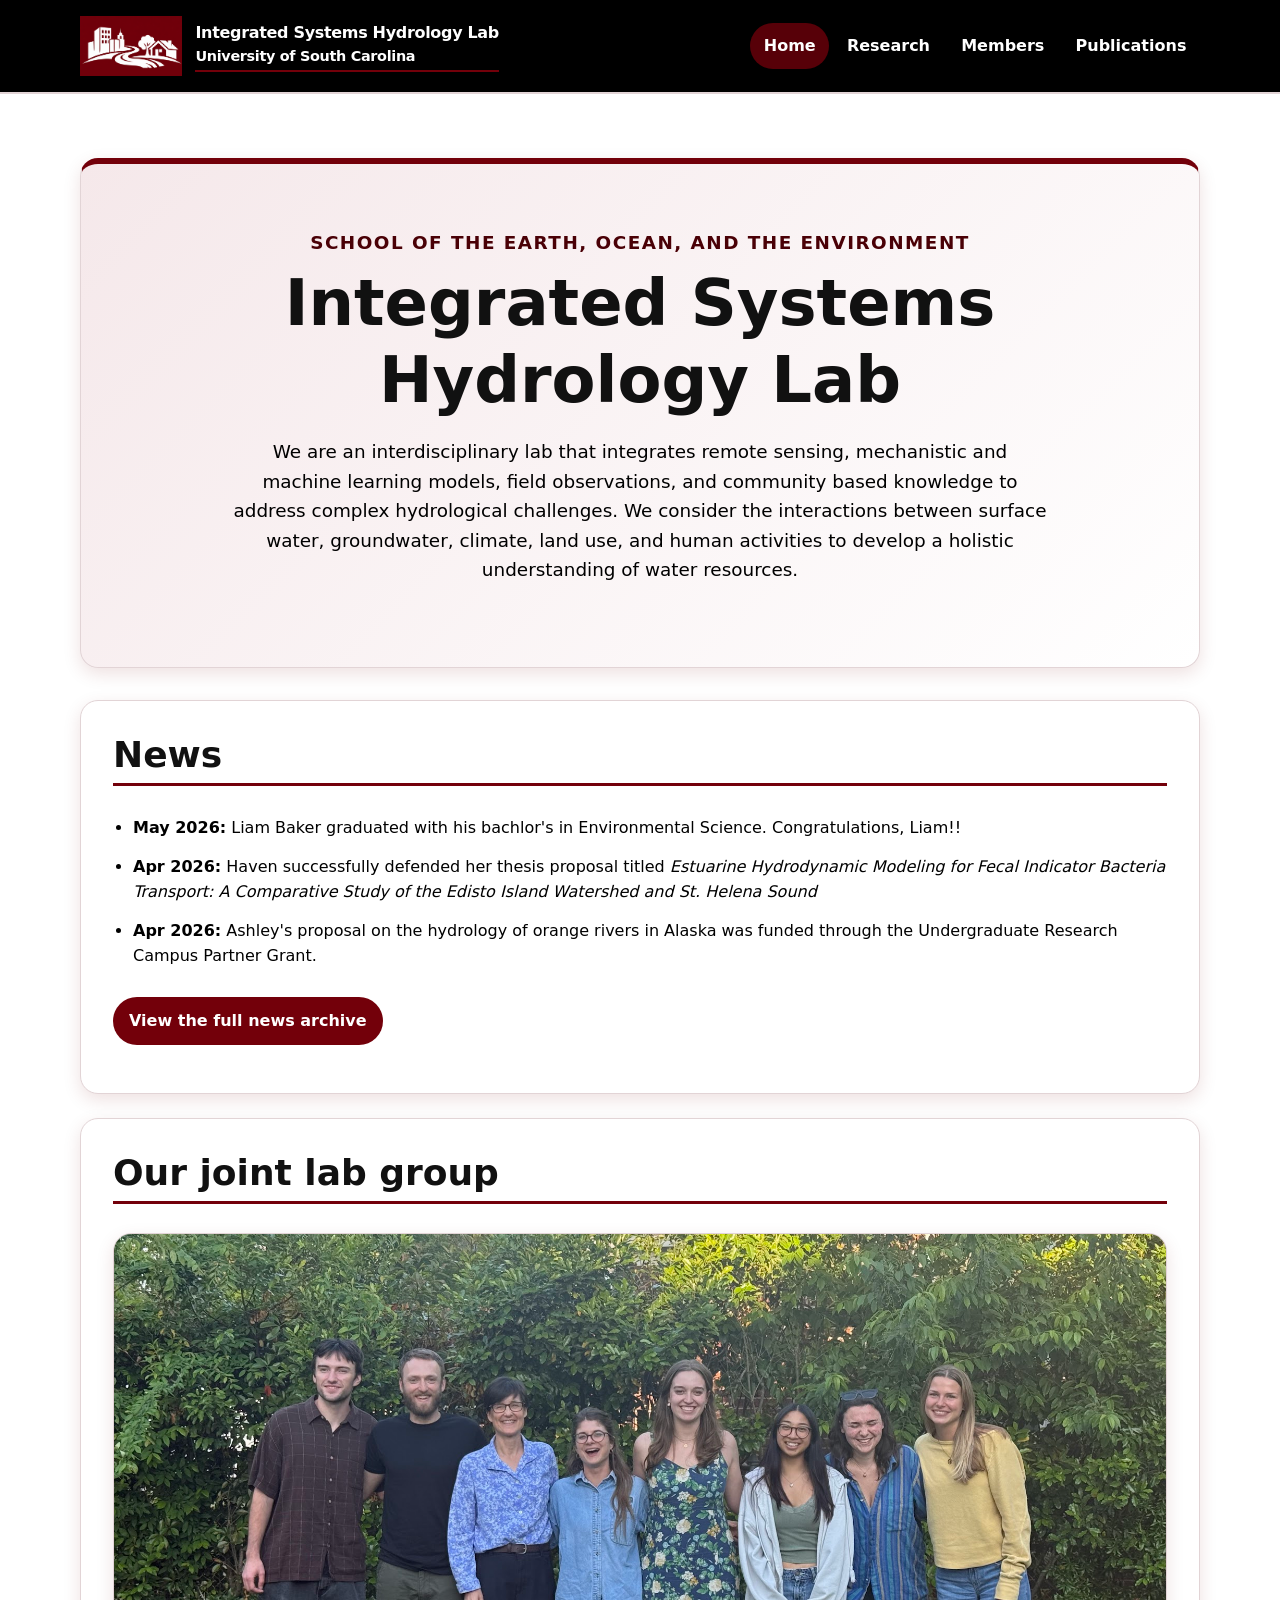
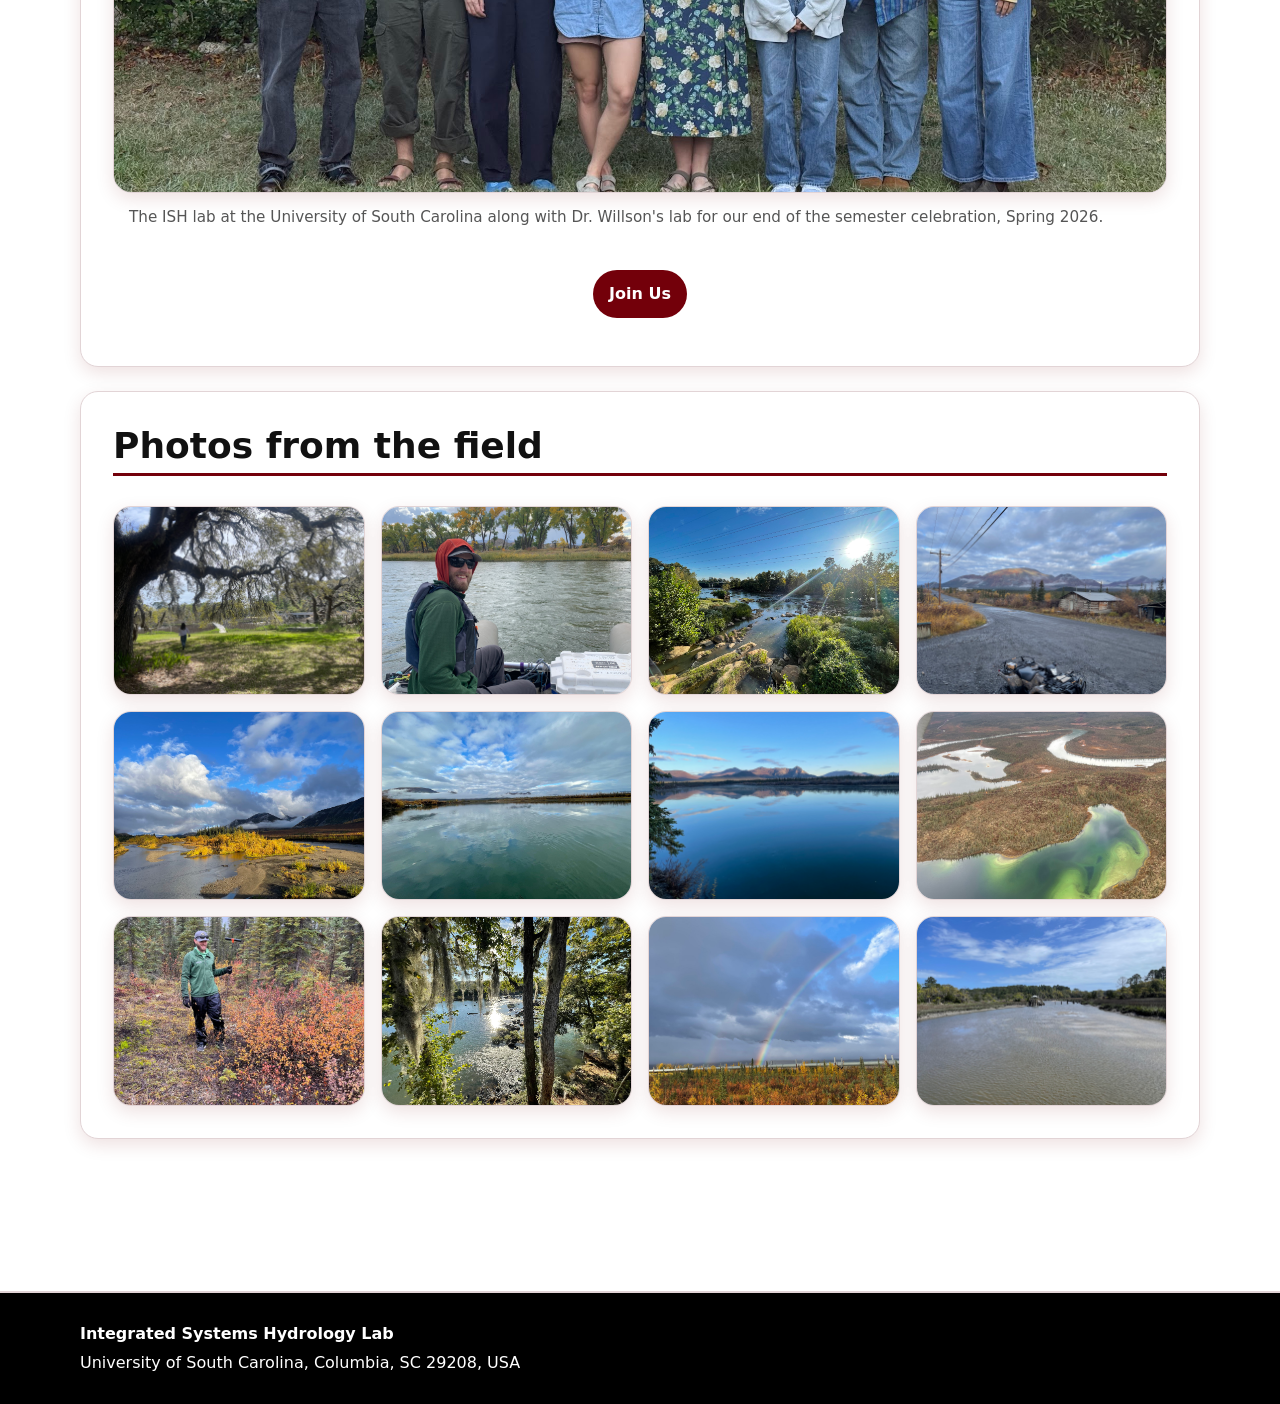
==== commit 913a4eb7: "Update favicon size from 32x32 to 48x48" ====
--- a/index.html
+++ b/index.html
@@ -6,6 +6,8 @@
   <title>Integrated Systems Hydrology Lab</title>
   <meta name="description" content="Integrated Systems Hydrology Lab at the University of South Carolina.">
   <link rel="stylesheet" href="styles.css">
+  <link rel="icon" type="image/png" sizes="48x48" href="images/Logo2.png">
+  <link rel="apple-touch-icon" sizes="180x180" href="images/Logo2.png">
   <meta property="og:title" content="Integrated Systems Hydrology Lab">
   <meta property="og:description" content="Hydrology research lab at the University of South Carolina.">
   <meta property="og:type" content="website">
--- a/styles.css
+++ b/styles.css
@@ -110,7 +110,7 @@
 }
 
 .brand-link:hover {
-  color: var(--brand-light-actual);
+  color: var(--brand);
 }
 
 .site-title-text {
@@ -120,7 +120,7 @@
 
 .site-title-text span {
   color: #ffffff;
-  font-size: 0.8rem;
+  font-size: 0.9rem;
   border-bottom: 2px solid var(--brand);
   padding-bottom: 2px;
 }
@@ -140,12 +140,12 @@
 }
 
 .site-title:hover {
-  color: var(--brand-light-actual);
+  color: var(--brand);
 }
 
 .site-title span {
   color: #ffffff;
-  font-size: 0.8rem;
+  font-size: 0.9rem;
   border-bottom: 2px solid var(--brand);
   padding-bottom: 2px;
 }
